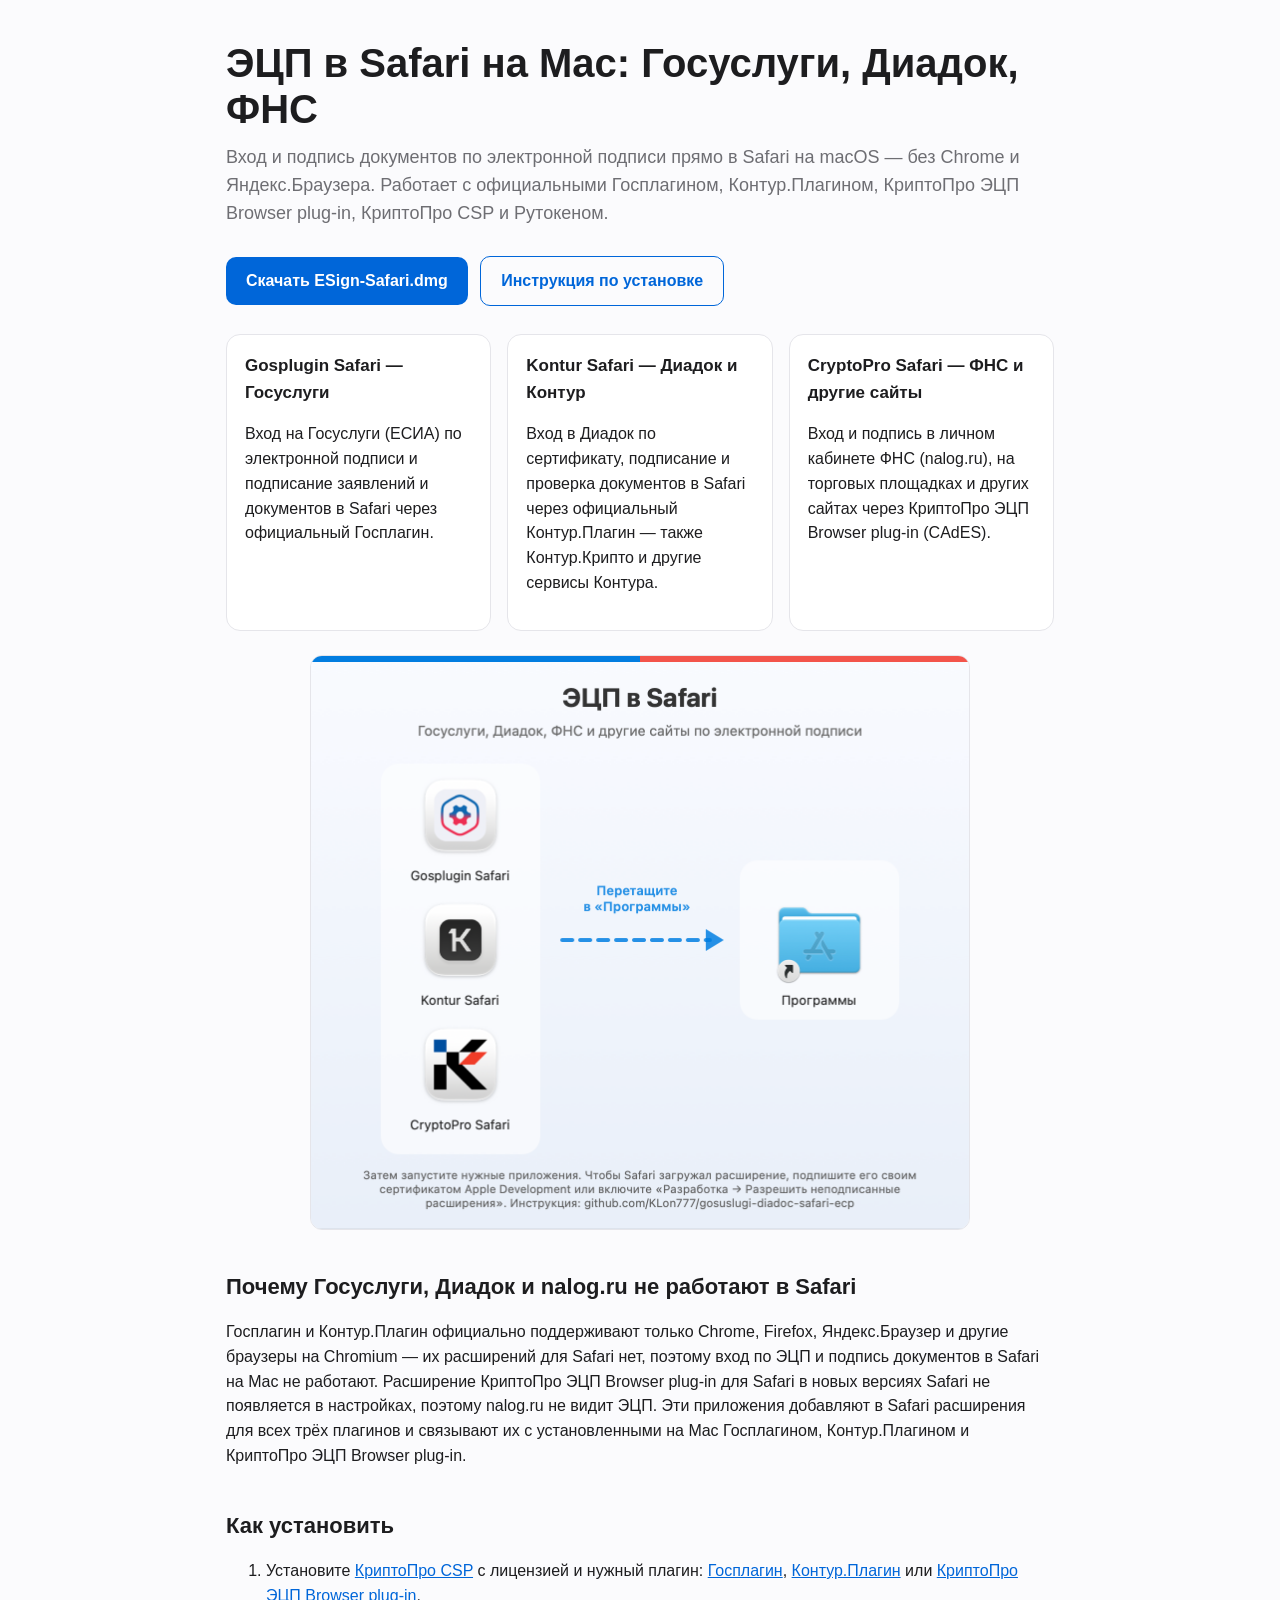
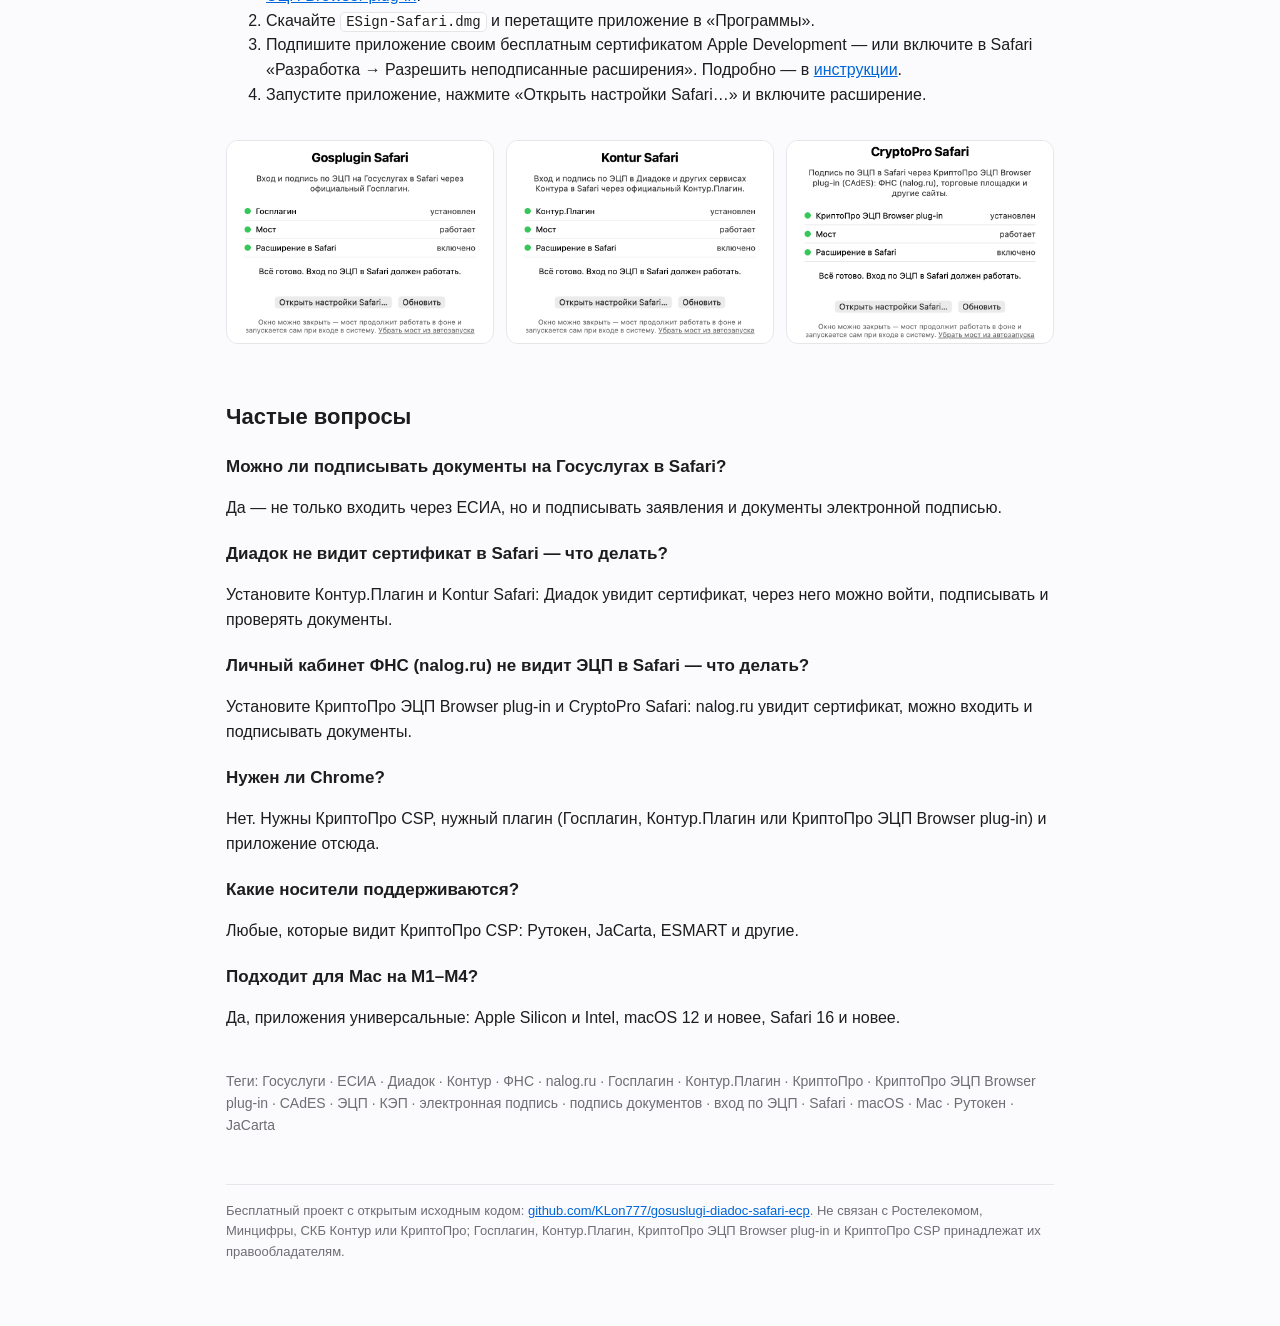
==== docs/index.html @ 669c101d "ЭЦП в Safari: Gosplugin Safari, Kontur Safari, CryptoPro Safari" ====
<!DOCTYPE html>
<html lang="ru">
<head>
<meta charset="utf-8">
<meta name="viewport" content="width=device-width, initial-scale=1">
<title>ЭЦП в Safari на Mac: Госуслуги, Диадок, ФНС — вход и подпись документов</title>
<meta name="description" content="Как войти по электронной подписи и подписывать документы на Госуслугах, в Диадоке и в личном кабинете ФНС (nalog.ru) в Safari на macOS. Бесплатные приложения Gosplugin Safari, Kontur Safari и CryptoPro Safari для Госплагина, Контур.Плагина и КриптоПро ЭЦП Browser plug-in, КриптоПро CSP, Рутокен.">
<meta name="keywords" content="Госуслуги, ЕСИА, Диадок, Контур, Госплагин, Контур.Плагин, КриптоПро, ЭЦП, КЭП, электронная подпись, подпись документов, вход по ЭЦП, Safari, macOS, Рутокен, JaCarta, Госуслуги Safari, ЭЦП Safari Mac, Госплагин Safari, Диадок Safari, Контур.Плагин macOS, КриптоПро Safari, вход по электронной подписи Mac, подпись документов Safari, ЕСИА Safari, Рутокен Mac, nalog.ru Safari, ФНС ЭЦП Safari, личный кабинет налогоплательщика Safari, КриптоПро ЭЦП Browser plug-in Safari, CAdES Safari, cadesplugin Safari">
<link rel="canonical" href="https://klon777.github.io/gosuslugi-diadoc-safari-ecp/">
<meta property="og:type" content="website">
<meta property="og:locale" content="ru_RU">
<meta property="og:title" content="ЭЦП в Safari на Mac: Госуслуги и Диадок">
<meta property="og:description" content="Вход и подпись документов по ЭЦП на Госуслугах, в Диадоке и на nalog.ru прямо в Safari на macOS.">
<meta property="og:url" content="https://klon777.github.io/gosuslugi-diadoc-safari-ecp/">
<meta property="og:image" content="https://klon777.github.io/gosuslugi-diadoc-safari-ecp/dmg.png">
<script type="application/ld+json">
{
  "@context": "https://schema.org",
  "@type": "SoftwareApplication",
  "name": "Gosplugin Safari, Kontur Safari и CryptoPro Safari",
  "operatingSystem": "macOS 12+",
  "applicationCategory": "UtilitiesApplication",
  "description": "Приложения для macOS, с которыми вход и подпись документов по электронной подписи (ЭЦП) работают в Safari на Госуслугах, в Диадоке, на nalog.ru и других сайтах с КриптоПро ЭЦП Browser plug-in.",
  "offers": {"@type": "Offer", "price": "0", "priceCurrency": "RUB"},
  "downloadUrl": "https://github.com/KLon777/gosuslugi-diadoc-safari-ecp/releases/latest",
  "url": "https://klon777.github.io/gosuslugi-diadoc-safari-ecp/"
}
</script>
<style>
  :root { color-scheme: light dark; --fg:#1d1d1f; --muted:#6e6e73; --bg:#fbfbfd; --card:#fff; --line:#e5e5ea; --accent:#0066d9; }
  @media (prefers-color-scheme: dark) { :root { --fg:#f5f5f7; --muted:#a1a1a6; --bg:#111113; --card:#1c1c1e; --line:#2c2c2e; --accent:#4c9bff; } }
  * { box-sizing: border-box; }
  body { margin:0; background:var(--bg); color:var(--fg); font:16px/1.55 -apple-system, BlinkMacSystemFont, "Segoe UI", Roboto, sans-serif; }
  main { max-width: 860px; margin: 0 auto; padding: 40px 16px 64px; }
  h1 { font-size: clamp(28px, 5vw, 40px); line-height:1.15; margin: 0 0 12px; }
  h2 { font-size: 22px; margin: 40px 0 12px; }
  h3 { font-size: 17px; margin: 20px 0 6px; }
  p, li { color: var(--fg); }
  .lead { font-size: 18px; color: var(--muted); margin: 0 0 24px; }
  .btn { display:inline-block; background:var(--accent); color:#fff; text-decoration:none; padding:12px 20px; border-radius:10px; font-weight:600; margin: 4px 8px 4px 0; }
  .btn.alt { background:transparent; color:var(--accent); border:1px solid var(--accent); }
  .cards { display:grid; grid-template-columns: repeat(auto-fit, minmax(240px, 1fr)); gap:16px; margin: 24px 0; }
  .card { background:var(--card); border:1px solid var(--line); border-radius:14px; padding:18px; }
  .card h3 { margin-top:0; }
  img { max-width:100%; height:auto; border-radius:12px; border:1px solid var(--line); display:block; margin: 16px auto; }
  .shots { display:grid; grid-template-columns: repeat(auto-fit, minmax(260px, 1fr)); gap:12px; }
  code { background: var(--card); border:1px solid var(--line); padding: 1px 5px; border-radius:5px; font-size: 14px; }
  footer { color: var(--muted); font-size: 13px; margin-top: 48px; border-top:1px solid var(--line); padding-top: 16px; }
  a { color: var(--accent); }
  .tags { color: var(--muted); font-size: 14px; margin-top: 40px; }
</style>
</head>
<body>
<main>
<h1>ЭЦП в Safari на Mac: Госуслуги, Диадок, ФНС</h1>
<p class="lead">Вход и подпись документов по электронной подписи прямо в Safari на macOS — без Chrome и Яндекс.Браузера.
Работает с официальными Госплагином, Контур.Плагином, КриптоПро ЭЦП Browser plug-in, КриптоПро CSP и Рутокеном.</p>

<a class="btn" href="https://github.com/KLon777/gosuslugi-diadoc-safari-ecp/releases/latest/download/ESign-Safari.dmg">Скачать ESign-Safari.dmg</a>
<a class="btn alt" href="https://github.com/KLon777/gosuslugi-diadoc-safari-ecp#readme">Инструкция по установке</a>

<div class="cards">
  <div class="card">
    <h3>Gosplugin Safari — Госуслуги</h3>
    <p>Вход на Госуслуги (ЕСИА) по электронной подписи и подписание заявлений и документов в Safari через официальный Госплагин.</p>
  </div>
  <div class="card">
    <h3>Kontur Safari — Диадок и Контур</h3>
    <p>Вход в Диадок по сертификату, подписание и проверка документов в Safari через официальный Контур.Плагин — также Контур.Крипто и другие сервисы Контура.</p>
  </div>
  <div class="card">
    <h3>CryptoPro Safari — ФНС и другие сайты</h3>
    <p>Вход и подпись в личном кабинете ФНС (nalog.ru), на торговых площадках и других сайтах через КриптоПро ЭЦП Browser plug-in (CAdES).</p>
  </div>
</div>

<img src="dmg.png" width="660" alt="Установка: перетащите Gosplugin Safari, Kontur Safari и CryptoPro Safari в папку Программы">

<h2>Почему Госуслуги, Диадок и nalog.ru не работают в Safari</h2>
<p>Госплагин и Контур.Плагин официально поддерживают только Chrome, Firefox, Яндекс.Браузер и другие браузеры на Chromium —
их расширений для Safari нет, поэтому вход по ЭЦП и подпись документов в Safari на Mac не работают.
Расширение КриптоПро ЭЦП Browser plug-in для Safari в новых версиях Safari не появляется в настройках, поэтому nalog.ru не видит ЭЦП.
Эти приложения добавляют в Safari расширения для всех трёх плагинов и связывают их с установленными на Mac
Госплагином, Контур.Плагином и КриптоПро ЭЦП Browser plug-in.</p>

<h2>Как установить</h2>
<ol>
  <li>Установите <a href="https://www.cryptopro.ru/products/csp/downloads">КриптоПро CSP</a> с лицензией и нужный плагин:
    <a href="https://www.gosuslugi.ru/landing/gosplugin">Госплагин</a>, <a href="https://install.kontur.ru">Контур.Плагин</a> или <a href="https://www.cryptopro.ru/products/cades/plugin">КриптоПро ЭЦП Browser plug-in</a>.</li>
  <li>Скачайте <code>ESign-Safari.dmg</code> и перетащите приложение в «Программы».</li>
  <li>Подпишите приложение своим бесплатным сертификатом Apple Development — или включите в Safari
    «Разработка → Разрешить неподписанные расширения». Подробно — в <a href="https://github.com/KLon777/gosuslugi-diadoc-safari-ecp#readme">инструкции</a>.</li>
  <li>Запустите приложение, нажмите «Открыть настройки Safari…» и включите расширение.</li>
</ol>

<div class="shots">
  <img src="app-gosplugin.png" alt="Окно Gosplugin Safari: Госплагин установлен, мост работает, расширение включено">
  <img src="app-kontur.png" alt="Окно Kontur Safari: Контур.Плагин установлен, мост работает, расширение включено">
  <img src="app-cryptopro.png" alt="Окно CryptoPro Safari: КриптоПро ЭЦП Browser plug-in установлен, мост работает, расширение включено">
</div>

<h2>Частые вопросы</h2>
<h3>Можно ли подписывать документы на Госуслугах в Safari?</h3>
<p>Да — не только входить через ЕСИА, но и подписывать заявления и документы электронной подписью.</p>
<h3>Диадок не видит сертификат в Safari — что делать?</h3>
<p>Установите Контур.Плагин и Kontur Safari: Диадок увидит сертификат, через него можно войти, подписывать и проверять документы.</p>
<h3>Личный кабинет ФНС (nalog.ru) не видит ЭЦП в Safari — что делать?</h3>
<p>Установите КриптоПро ЭЦП Browser plug-in и CryptoPro Safari: nalog.ru увидит сертификат, можно входить и подписывать документы.</p>
<h3>Нужен ли Chrome?</h3>
<p>Нет. Нужны КриптоПро CSP, нужный плагин (Госплагин, Контур.Плагин или КриптоПро ЭЦП Browser plug-in) и приложение отсюда.</p>
<h3>Какие носители поддерживаются?</h3>
<p>Любые, которые видит КриптоПро CSP: Рутокен, JaCarta, ESMART и другие.</p>
<h3>Подходит для Mac на M1–M4?</h3>
<p>Да, приложения универсальные: Apple Silicon и Intel, macOS 12 и новее, Safari 16 и новее.</p>

<p class="tags">Теги: Госуслуги · ЕСИА · Диадок · Контур · ФНС · nalog.ru · Госплагин · Контур.Плагин · КриптоПро · КриптоПро ЭЦП Browser plug-in · CAdES · ЭЦП · КЭП · электронная подпись · подпись документов · вход по ЭЦП · Safari · macOS · Mac · Рутокен · JaCarta</p>
<footer>
  Бесплатный проект с открытым исходным кодом: <a href="https://github.com/KLon777/gosuslugi-diadoc-safari-ecp">github.com/KLon777/gosuslugi-diadoc-safari-ecp</a>.
  Не связан с Ростелекомом, Минцифры, СКБ Контур или КриптоПро; Госплагин, Контур.Плагин, КриптоПро ЭЦП Browser plug-in и КриптоПро CSP принадлежат их правообладателям.
</footer>
</main>
</body>
</html>
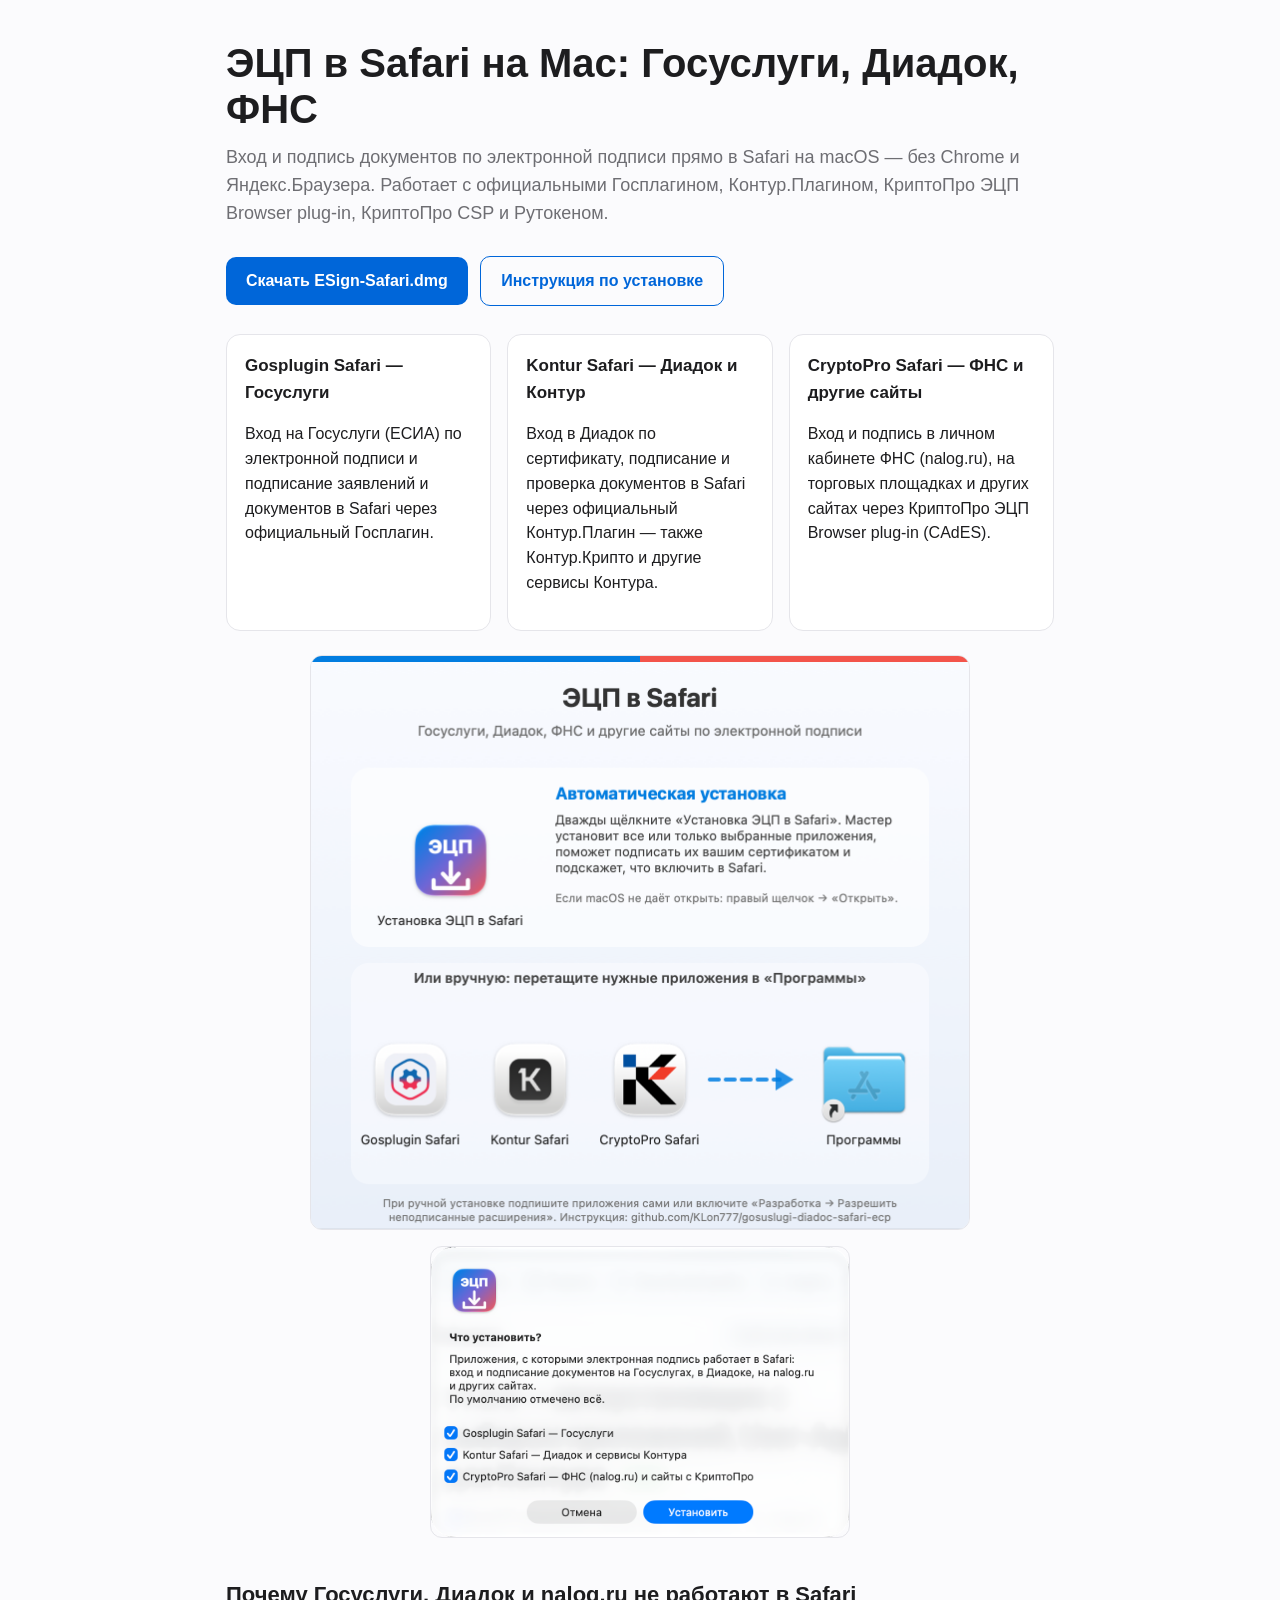
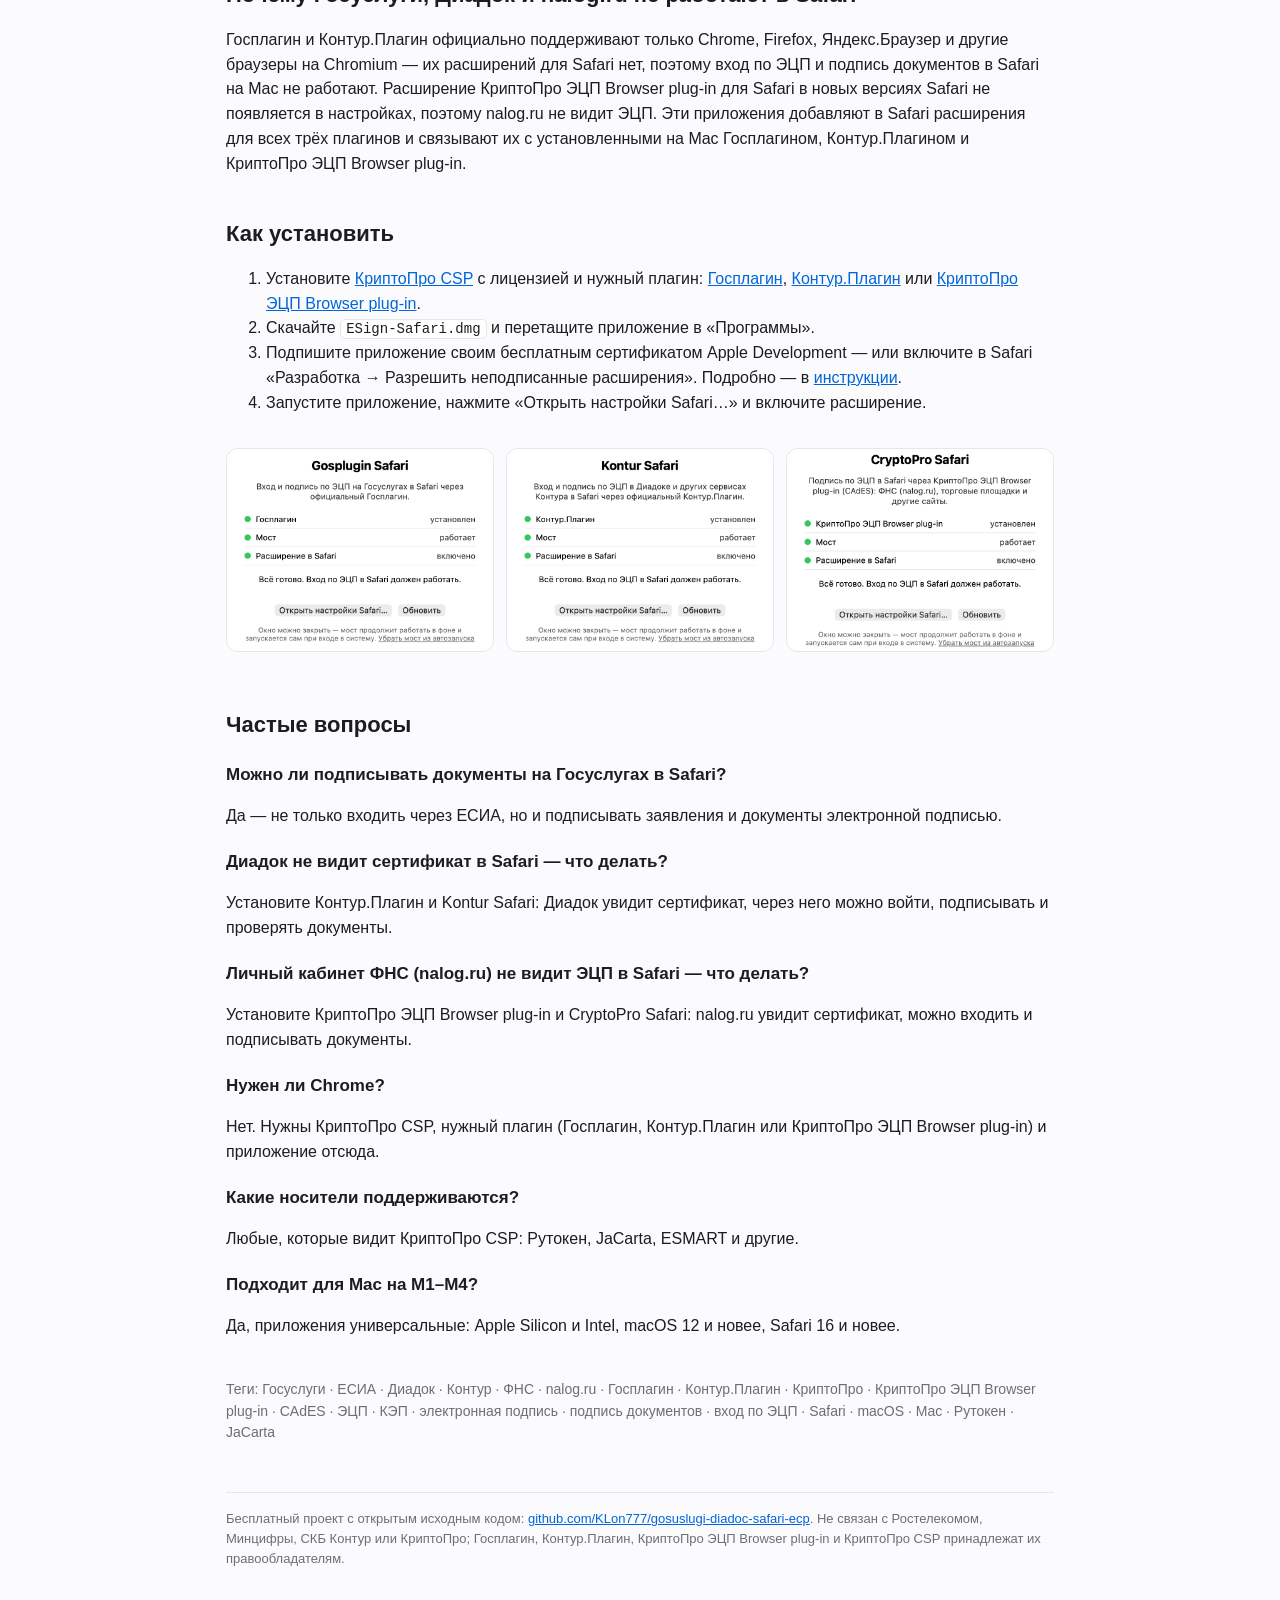
==== commit fddb8eb6: "Скриншот мастера установки с флажками" ====
--- a/docs/index.html
+++ b/docs/index.html
@@ -76,6 +76,8 @@
 
 <img src="dmg.png" width="660" alt="Установка: перетащите Gosplugin Safari, Kontur Safari и CryptoPro Safari в папку Программы">
 
+<img src="wizard.png" width="420" alt="Мастер «Установка ЭЦП в Safari»: выбор приложений флажками, по умолчанию отмечены все">
+
 <h2>Почему Госуслуги, Диадок и nalog.ru не работают в Safari</h2>
 <p>Госплагин и Контур.Плагин официально поддерживают только Chrome, Firefox, Яндекс.Браузер и другие браузеры на Chromium —
 их расширений для Safari нет, поэтому вход по ЭЦП и подпись документов в Safari на Mac не работают.
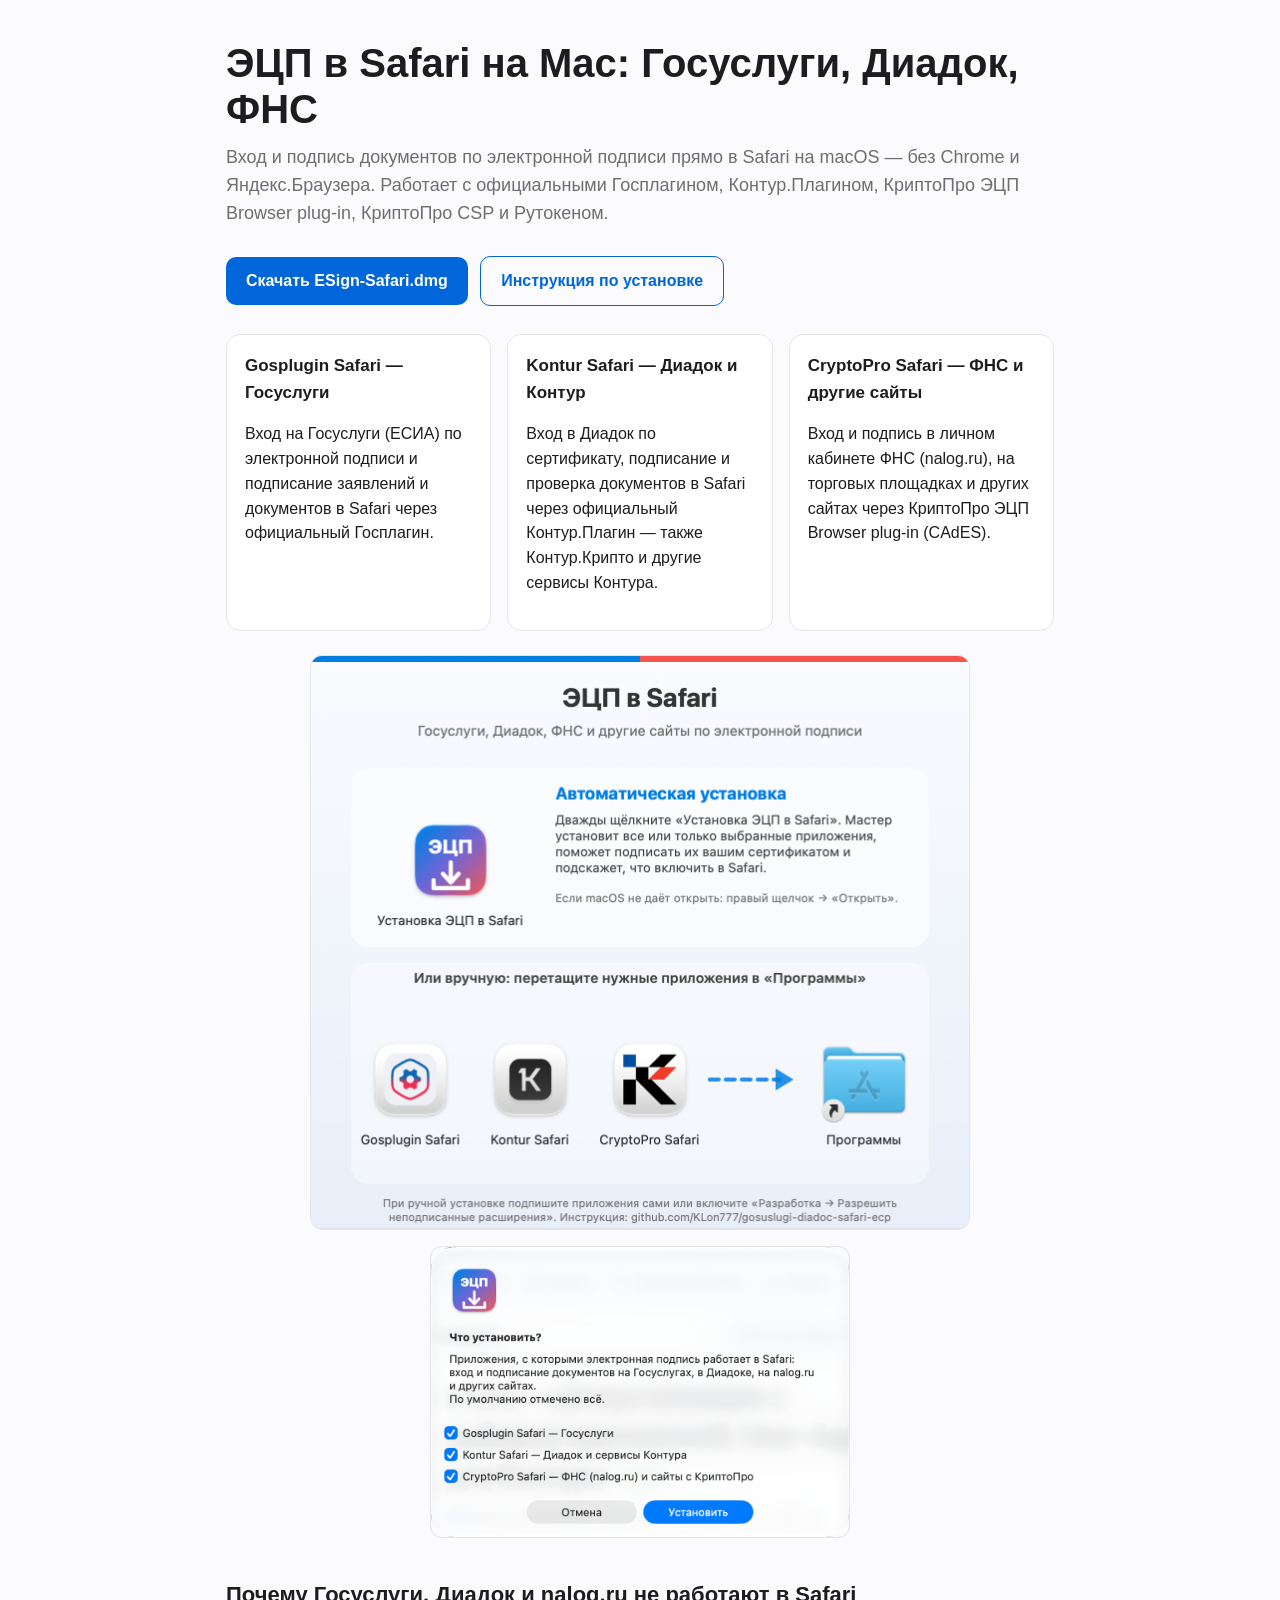
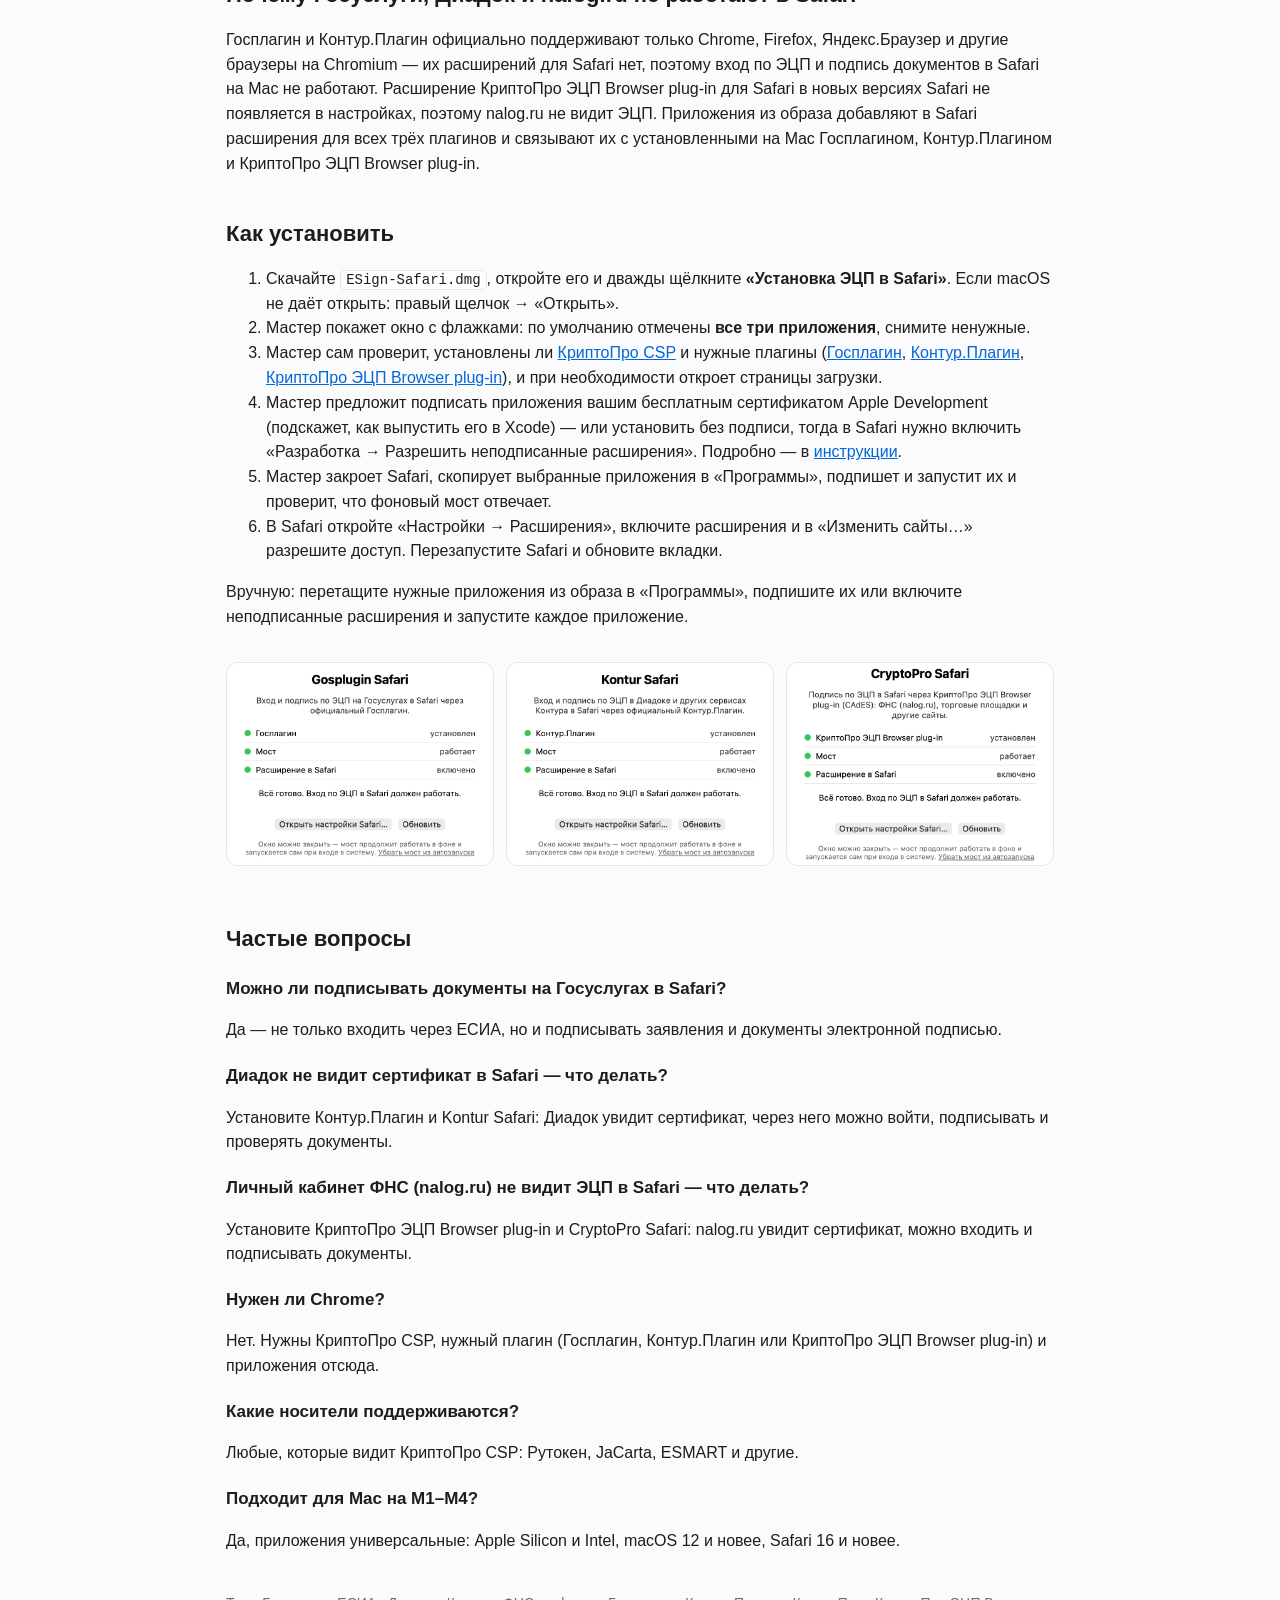
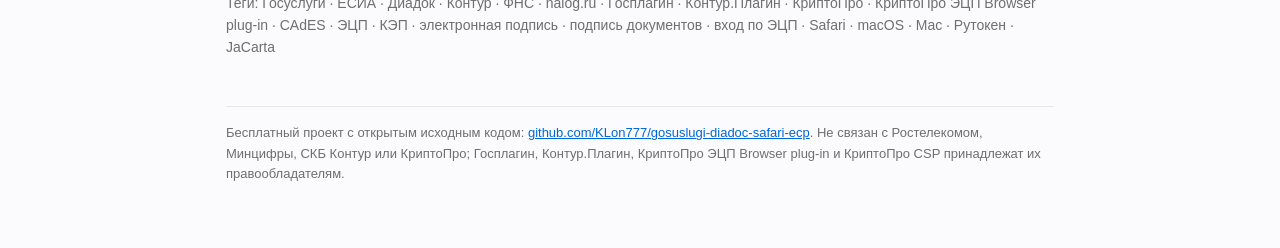
==== commit 86aaa4ed: "Сайт: описание работы автоустановщика" ====
--- a/docs/index.html
+++ b/docs/index.html
@@ -74,7 +74,7 @@
   </div>
 </div>
 
-<img src="dmg.png" width="660" alt="Установка: перетащите Gosplugin Safari, Kontur Safari и CryptoPro Safari в папку Программы">
+<img src="dmg.png" width="660" alt="Образ ESign-Safari.dmg: мастер «Установка ЭЦП в Safari» и приложения Gosplugin Safari, Kontur Safari, CryptoPro Safari">
 
 <img src="wizard.png" width="420" alt="Мастер «Установка ЭЦП в Safari»: выбор приложений флажками, по умолчанию отмечены все">
 
@@ -82,18 +82,24 @@
 <p>Госплагин и Контур.Плагин официально поддерживают только Chrome, Firefox, Яндекс.Браузер и другие браузеры на Chromium —
 их расширений для Safari нет, поэтому вход по ЭЦП и подпись документов в Safari на Mac не работают.
 Расширение КриптоПро ЭЦП Browser plug-in для Safari в новых версиях Safari не появляется в настройках, поэтому nalog.ru не видит ЭЦП.
-Эти приложения добавляют в Safari расширения для всех трёх плагинов и связывают их с установленными на Mac
+Приложения из образа добавляют в Safari расширения для всех трёх плагинов и связывают их с установленными на Mac
 Госплагином, Контур.Плагином и КриптоПро ЭЦП Browser plug-in.</p>
 
 <h2>Как установить</h2>
 <ol>
-  <li>Установите <a href="https://www.cryptopro.ru/products/csp/downloads">КриптоПро CSP</a> с лицензией и нужный плагин:
-    <a href="https://www.gosuslugi.ru/landing/gosplugin">Госплагин</a>, <a href="https://install.kontur.ru">Контур.Плагин</a> или <a href="https://www.cryptopro.ru/products/cades/plugin">КриптоПро ЭЦП Browser plug-in</a>.</li>
-  <li>Скачайте <code>ESign-Safari.dmg</code> и перетащите приложение в «Программы».</li>
-  <li>Подпишите приложение своим бесплатным сертификатом Apple Development — или включите в Safari
-    «Разработка → Разрешить неподписанные расширения». Подробно — в <a href="https://github.com/KLon777/gosuslugi-diadoc-safari-ecp#readme">инструкции</a>.</li>
-  <li>Запустите приложение, нажмите «Открыть настройки Safari…» и включите расширение.</li>
+  <li>Скачайте <code>ESign-Safari.dmg</code>, откройте его и дважды щёлкните <b>«Установка ЭЦП в Safari»</b>.
+    Если macOS не даёт открыть: правый щелчок → «Открыть».</li>
+  <li>Мастер покажет окно с флажками: по умолчанию отмечены <b>все три приложения</b>, снимите ненужные.</li>
+  <li>Мастер сам проверит, установлены ли <a href="https://www.cryptopro.ru/products/csp/downloads">КриптоПро CSP</a> и нужные плагины
+    (<a href="https://www.gosuslugi.ru/landing/gosplugin">Госплагин</a>, <a href="https://install.kontur.ru">Контур.Плагин</a>,
+    <a href="https://www.cryptopro.ru/products/cades/plugin">КриптоПро ЭЦП Browser plug-in</a>), и при необходимости откроет страницы загрузки.</li>
+  <li>Мастер предложит подписать приложения вашим бесплатным сертификатом Apple Development (подскажет, как выпустить его в Xcode) —
+    или установить без подписи, тогда в Safari нужно включить «Разработка → Разрешить неподписанные расширения».
+    Подробно — в <a href="https://github.com/KLon777/gosuslugi-diadoc-safari-ecp#readme">инструкции</a>.</li>
+  <li>Мастер закроет Safari, скопирует выбранные приложения в «Программы», подпишет и запустит их и проверит, что фоновый мост отвечает.</li>
+  <li>В Safari откройте «Настройки → Расширения», включите расширения и в «Изменить сайты…» разрешите доступ. Перезапустите Safari и обновите вкладки.</li>
 </ol>
+<p>Вручную: перетащите нужные приложения из образа в «Программы», подпишите их или включите неподписанные расширения и запустите каждое приложение.</p>
 
 <div class="shots">
   <img src="app-gosplugin.png" alt="Окно Gosplugin Safari: Госплагин установлен, мост работает, расширение включено">
@@ -109,7 +115,7 @@
 <h3>Личный кабинет ФНС (nalog.ru) не видит ЭЦП в Safari — что делать?</h3>
 <p>Установите КриптоПро ЭЦП Browser plug-in и CryptoPro Safari: nalog.ru увидит сертификат, можно входить и подписывать документы.</p>
 <h3>Нужен ли Chrome?</h3>
-<p>Нет. Нужны КриптоПро CSP, нужный плагин (Госплагин, Контур.Плагин или КриптоПро ЭЦП Browser plug-in) и приложение отсюда.</p>
+<p>Нет. Нужны КриптоПро CSP, нужный плагин (Госплагин, Контур.Плагин или КриптоПро ЭЦП Browser plug-in) и приложения отсюда.</p>
 <h3>Какие носители поддерживаются?</h3>
 <p>Любые, которые видит КриптоПро CSP: Рутокен, JaCarta, ESMART и другие.</p>
 <h3>Подходит для Mac на M1–M4?</h3>
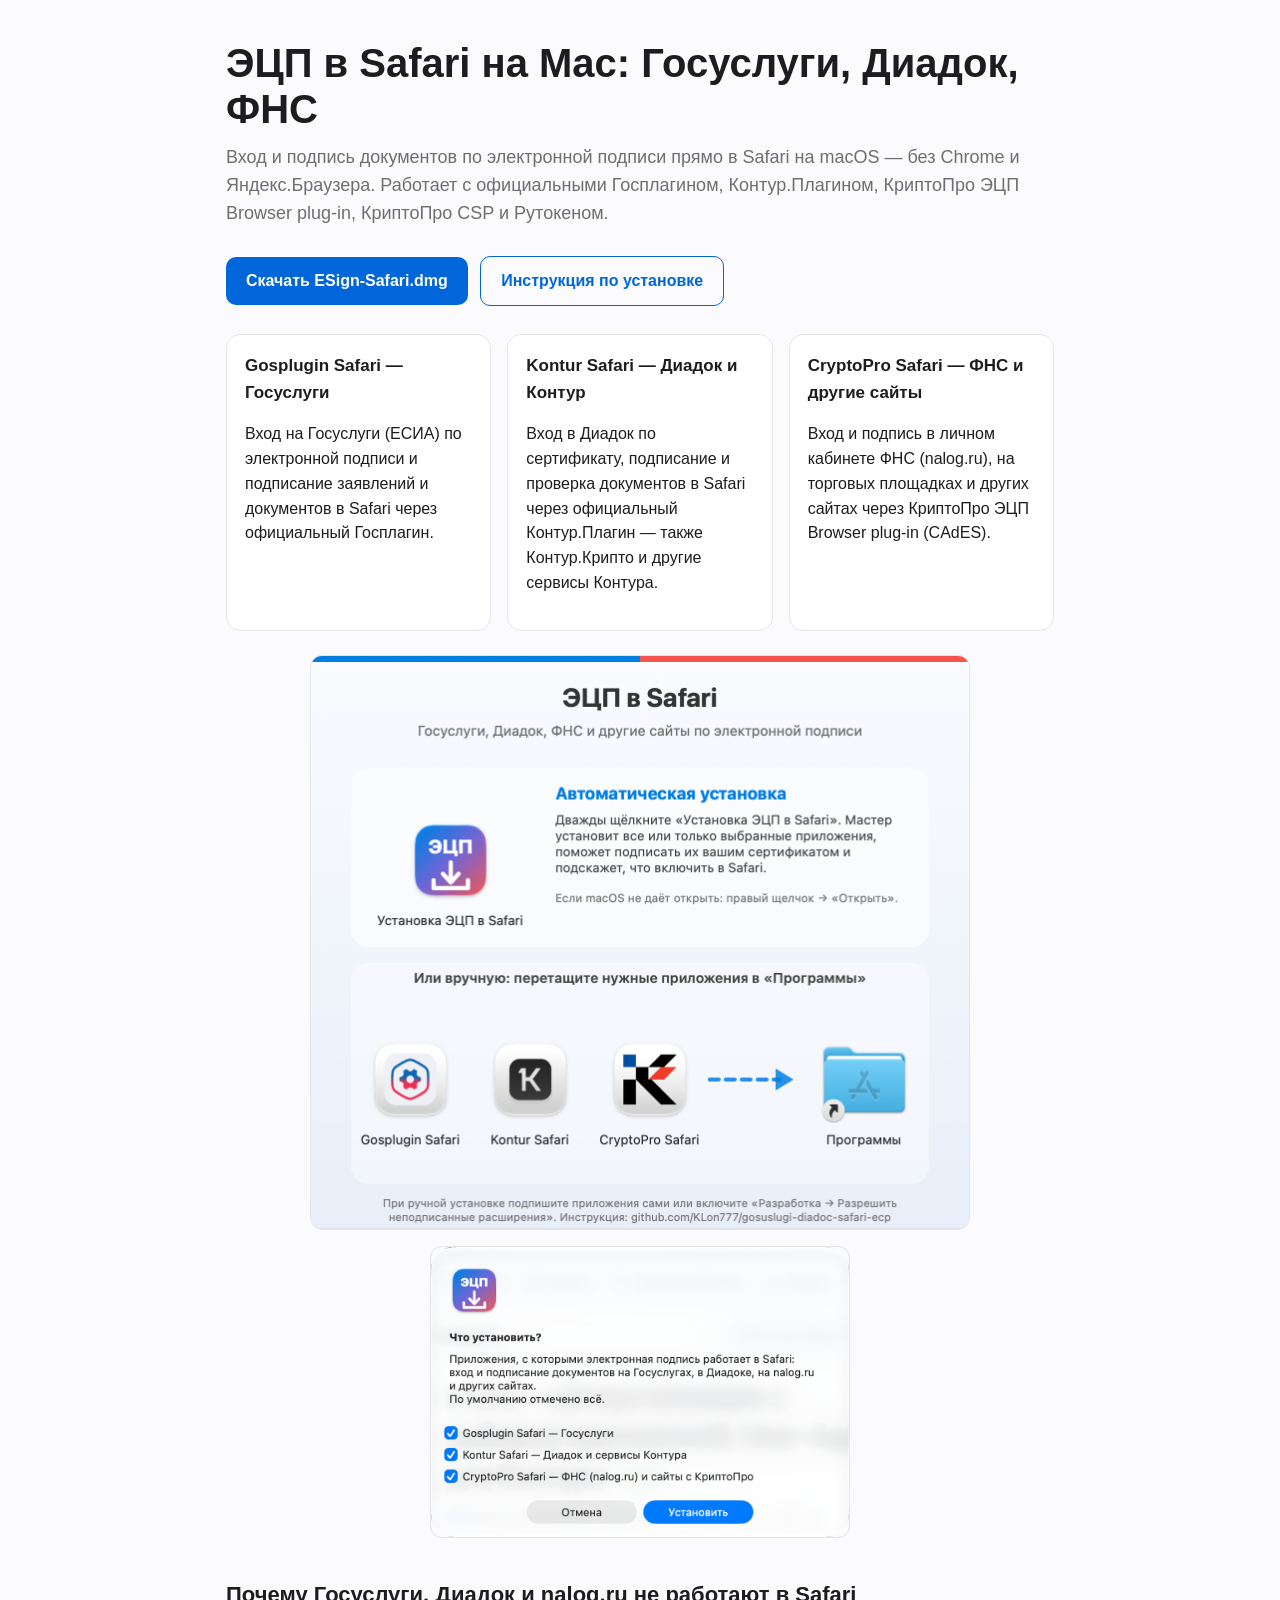
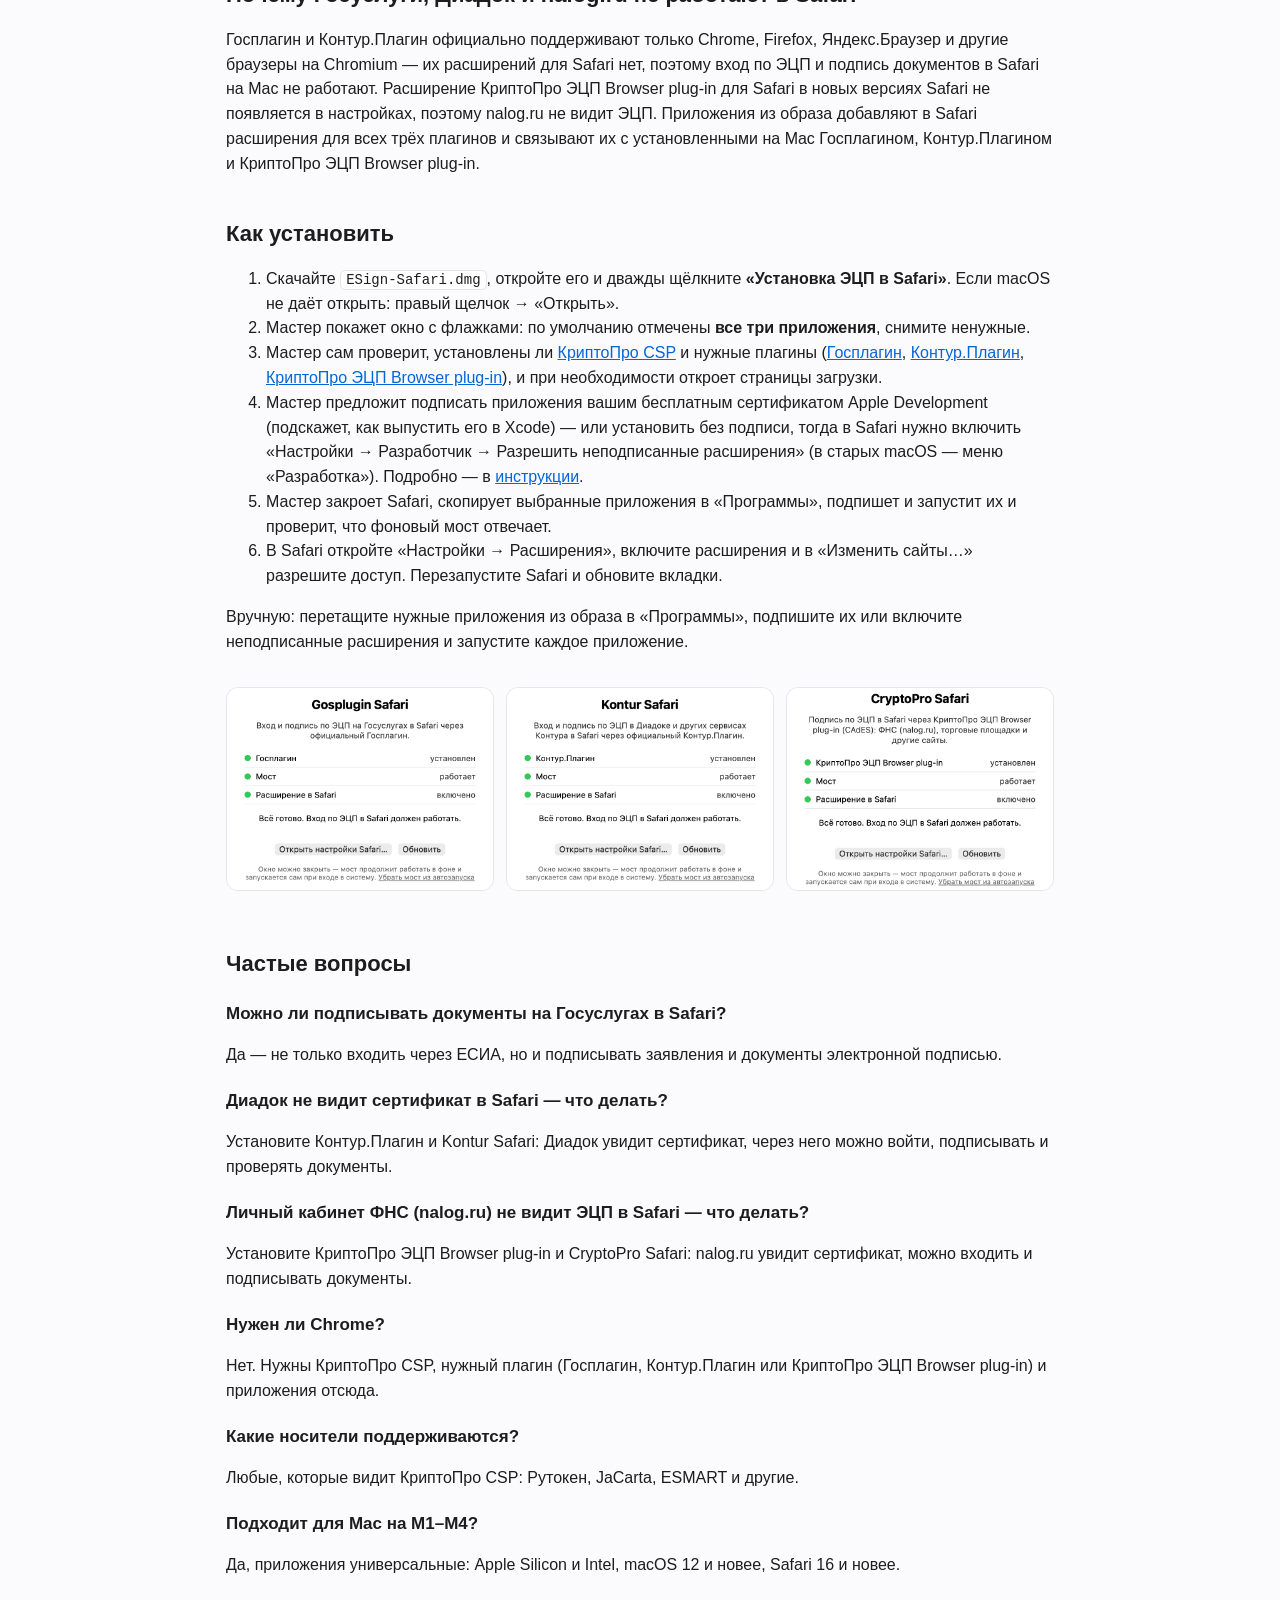
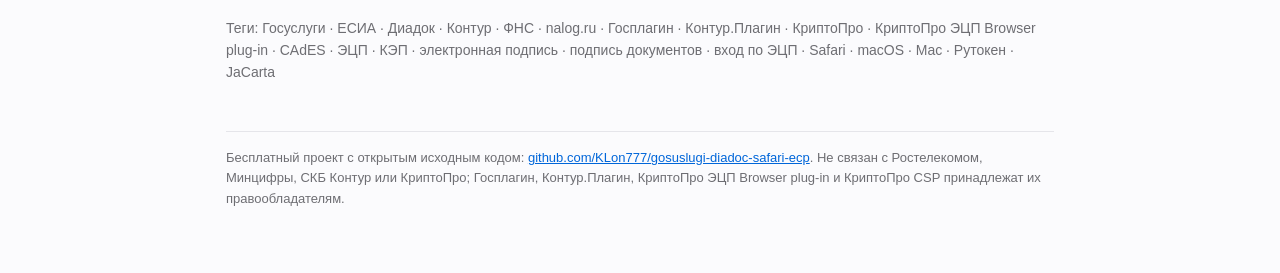
==== commit bdd4a99a: "Мастер и документация: путь «Настройки → Разработчик» для неподписанных расширений; заметки об устан" ====
--- a/docs/index.html
+++ b/docs/index.html
@@ -94,7 +94,7 @@
     (<a href="https://www.gosuslugi.ru/landing/gosplugin">Госплагин</a>, <a href="https://install.kontur.ru">Контур.Плагин</a>,
     <a href="https://www.cryptopro.ru/products/cades/plugin">КриптоПро ЭЦП Browser plug-in</a>), и при необходимости откроет страницы загрузки.</li>
   <li>Мастер предложит подписать приложения вашим бесплатным сертификатом Apple Development (подскажет, как выпустить его в Xcode) —
-    или установить без подписи, тогда в Safari нужно включить «Разработка → Разрешить неподписанные расширения».
+    или установить без подписи, тогда в Safari нужно включить «Настройки → Разработчик → Разрешить неподписанные расширения» (в старых macOS — меню «Разработка»).
     Подробно — в <a href="https://github.com/KLon777/gosuslugi-diadoc-safari-ecp#readme">инструкции</a>.</li>
   <li>Мастер закроет Safari, скопирует выбранные приложения в «Программы», подпишет и запустит их и проверит, что фоновый мост отвечает.</li>
   <li>В Safari откройте «Настройки → Расширения», включите расширения и в «Изменить сайты…» разрешите доступ. Перезапустите Safari и обновите вкладки.</li>
